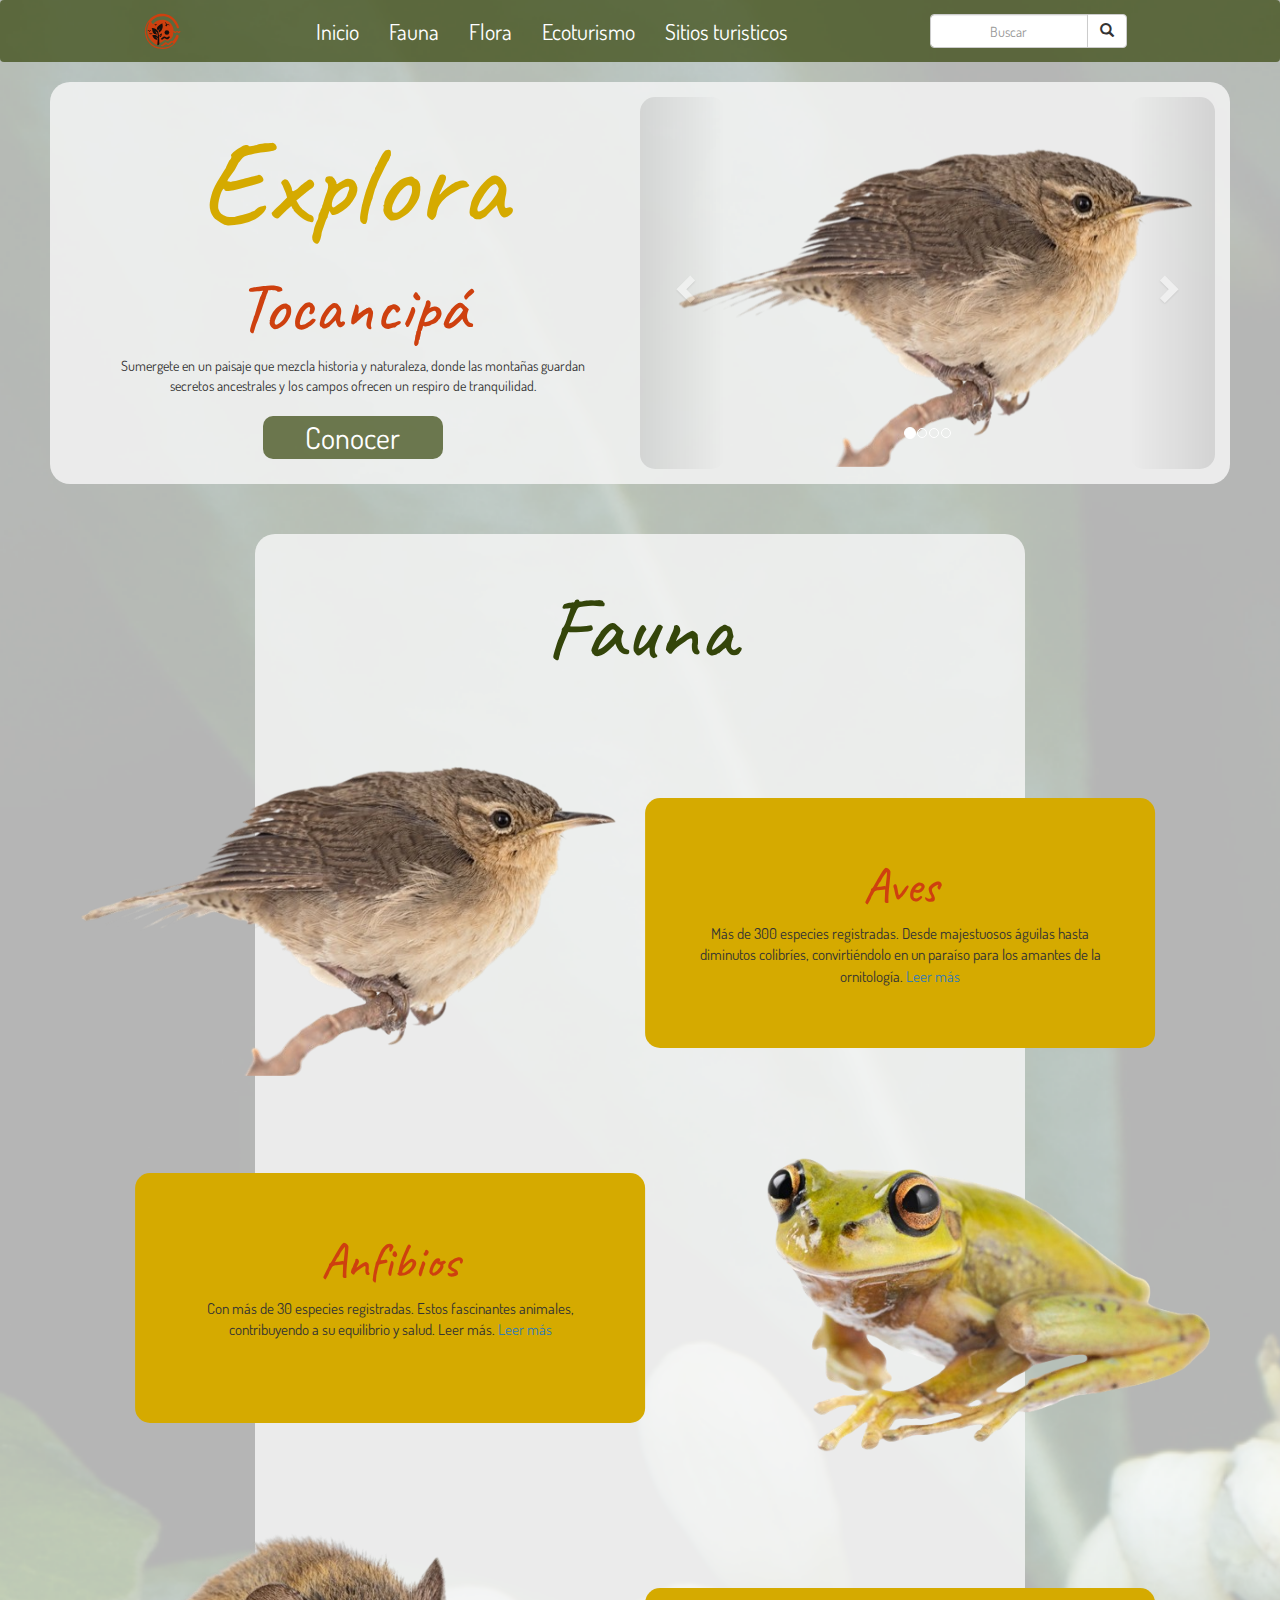
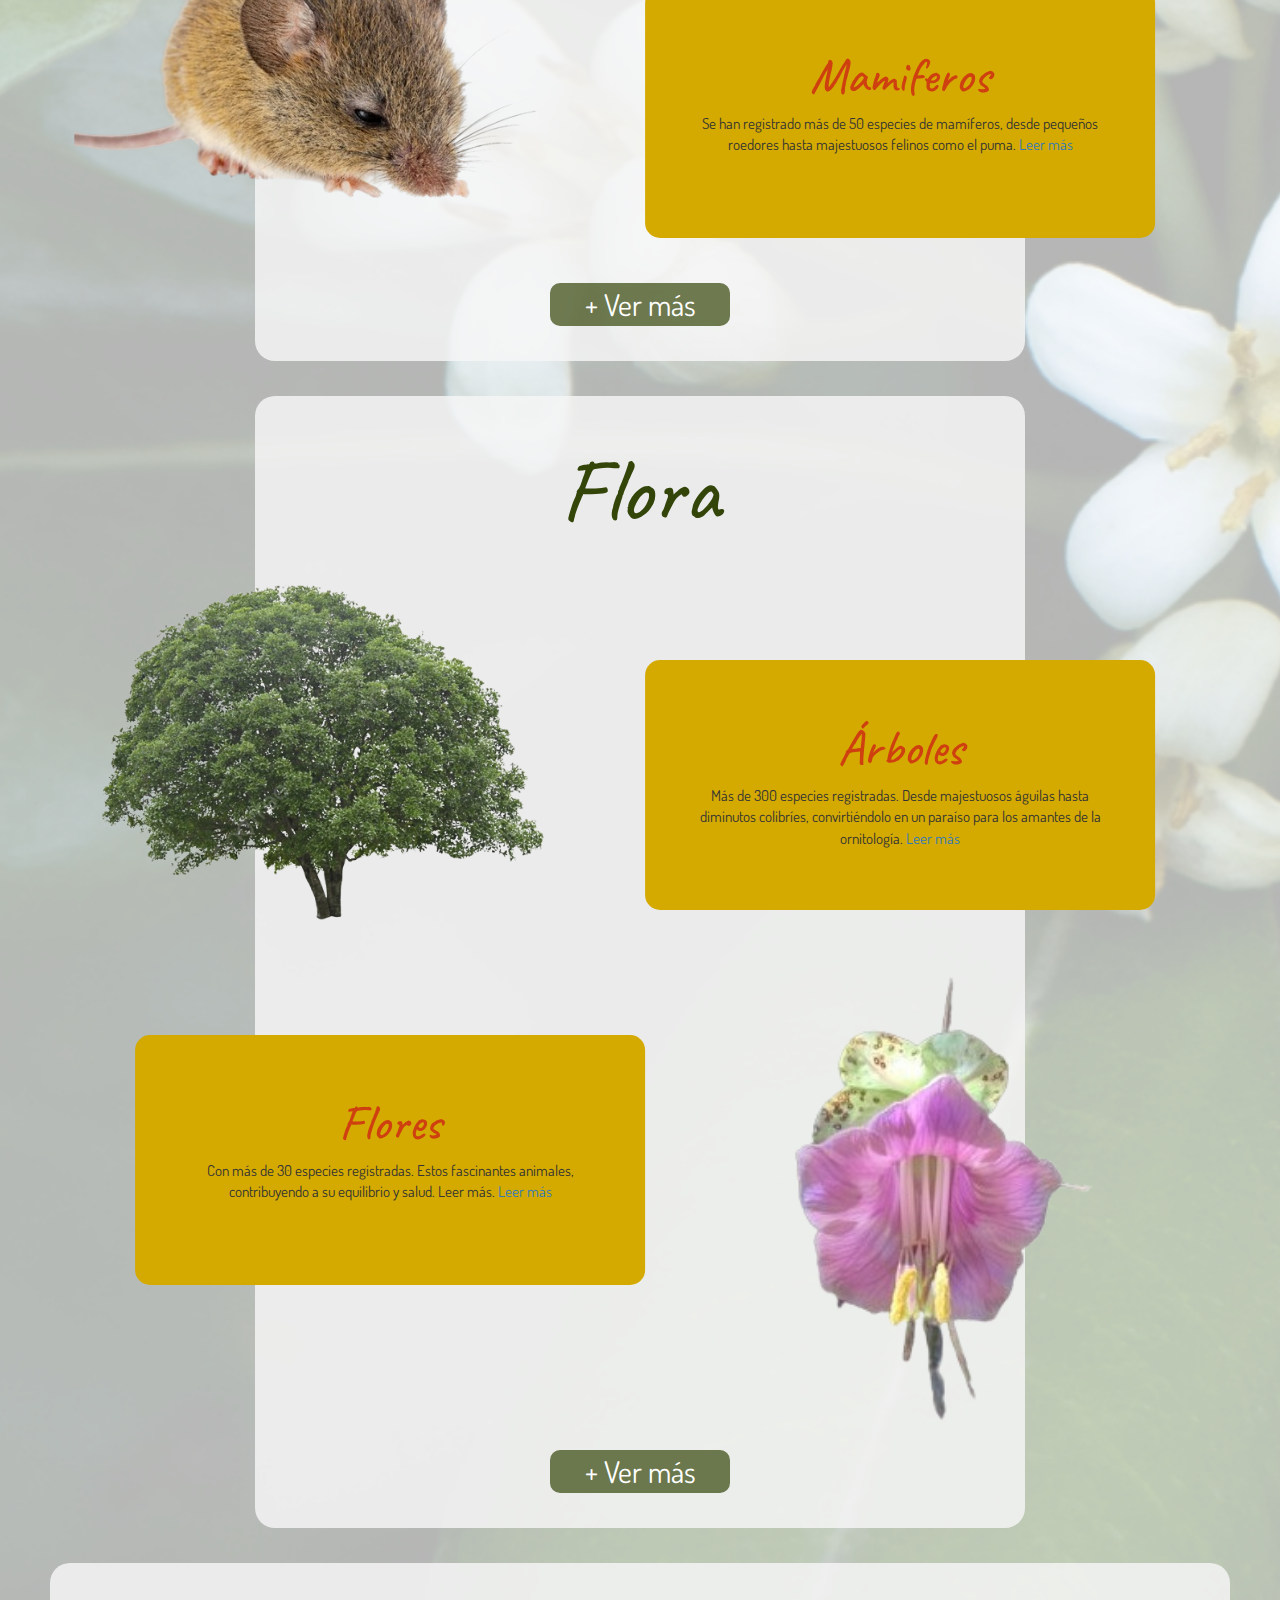
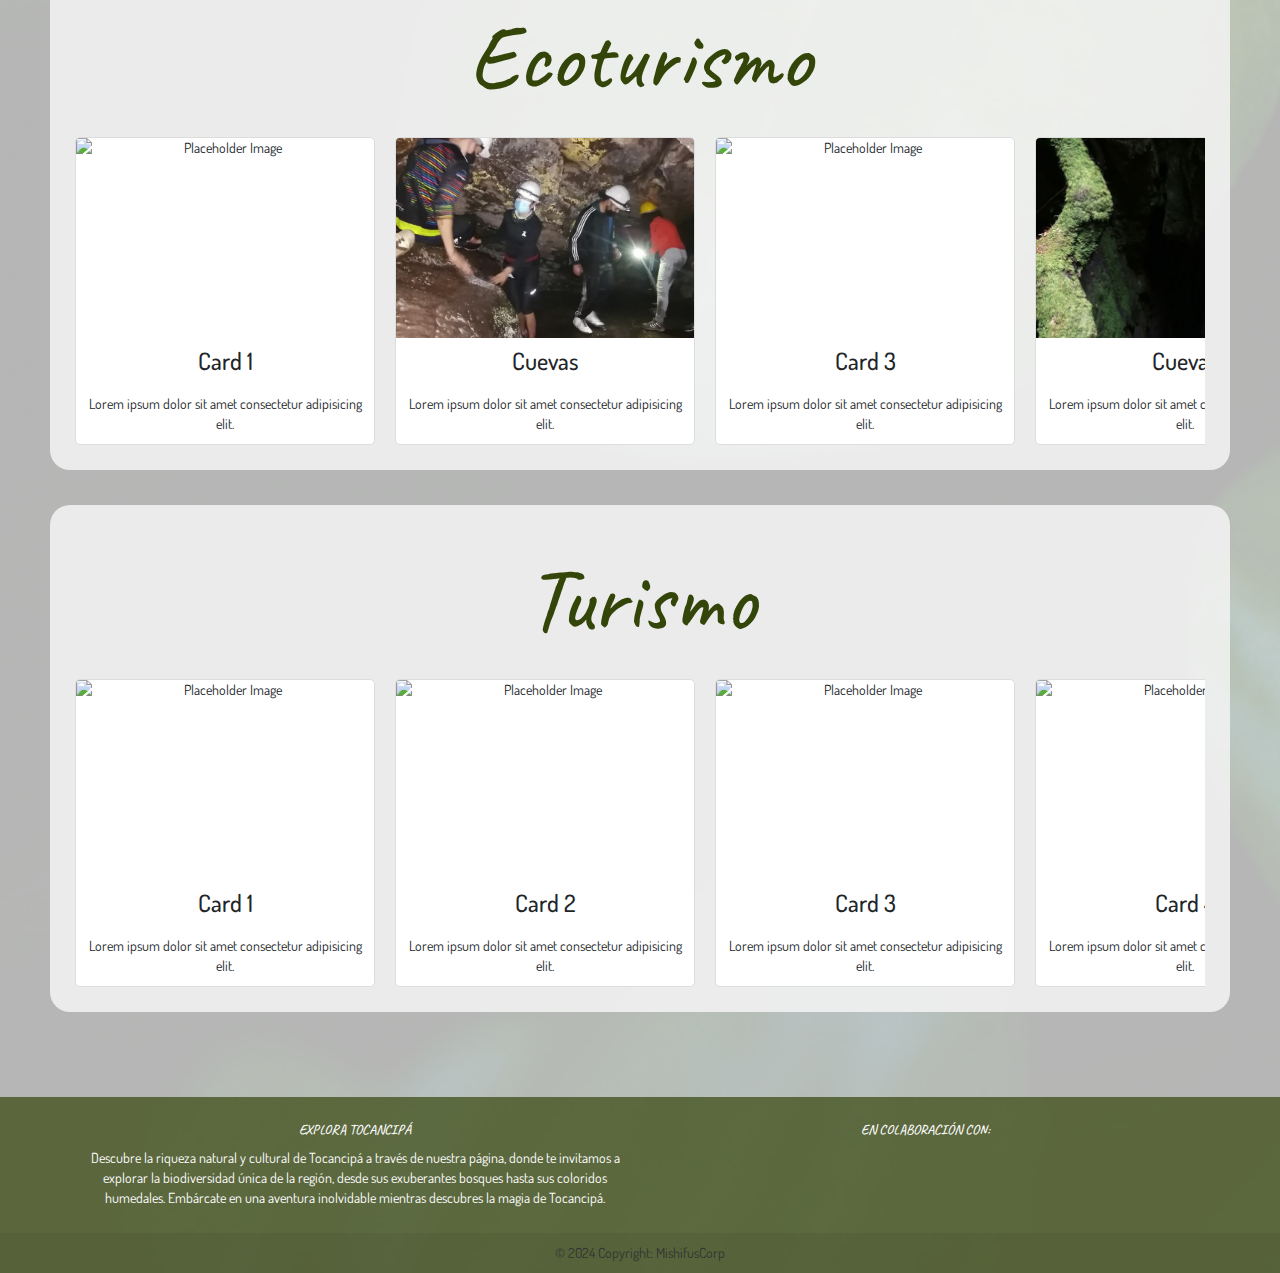
==== index.html @ d17b55e8 "Creacion de repositorio y primera version" ====
<!DOCTYPE html>
<html lang="en">
<head>
    <meta charset="UTF-8">
    <meta name="viewport" content="width=device-width, initial-scale=1.0">
    <link href="https://cdn.jsdelivr.net/npm/bootstrap@5.3.3/dist/css/bootstrap.min.css" rel="stylesheet">
    <link rel="stylesheet" href="css/estilos.css">
    <link rel="preconnect" href="https://fonts.googleapis.com">
    <link rel="preconnect" href="https://fonts.gstatic.com" crossorigin>
    <link href="https://fonts.googleapis.com/css2?family=Caveat:wght@400..700&family=Dosis:wght@200..800&family=Handlee&family=Jacquarda+Bastarda+9&display=swap" rel="stylesheet">
    <script src="https://kit.fontawesome.com/531ac7ac07.js" crossorigin="anonymous"></script>
    <!-- Latest compiled and minified CSS -->
    <link rel="stylesheet" href="https://maxcdn.bootstrapcdn.com/bootstrap/3.4.1/css/bootstrap.min.css">

    <!-- jQuery library -->
    <script src="https://ajax.googleapis.com/ajax/libs/jquery/3.7.1/jquery.min.js"></script>

    <!-- Latest compiled JavaScript -->
    <script src="https://maxcdn.bootstrapcdn.com/bootstrap/3.4.1/js/bootstrap.min.js"></script>
    <link rel="icon" type="image/png" href="img/Logotipo.svg">
    <title>Inicio</title>
</head>
<body>
    <div class="divBody">
        <header>
            <nav class="navbar navbar-expand-sm">
                <div class="container-fluid">
                    <img src="img/Logotipo.svg" alt="Logo"  width="50" height="auto" loading="lazy">
                    <ul class="navbar-nav">
                        <li class="nav-item">
                            <a class="nav-link" href="#index.html">Inicio</a>
                        </li>
                        <li class="nav-item">
                            <a class="nav-link" href="#fauna">Fauna</a>
                        </li>
                        <li class="nav-item">
                            <a class="nav-link" href="#flora">Flora</a>
                        </li>
                        <li class="nav-item">
                            <a class="nav-link" href="#ecoturismo">Ecoturismo</a>
                        </li>
                        <li class="nav-item">
                            <a class="nav-link" href="#sitiosTuristicos">Sitios turisticos</a>
                        </li>
                        </ul>
                        <form class="navbar-form navbar-left" action="/action_page.php" >
                            <div class="input-group" width="190">
                            <input type="text" class="form-control" placeholder="Buscar">
                            <div class="input-group-btn">
                                <button class="btn btn-default" type="submit">
                                <i class="glyphicon glyphicon-search"></i>
                                </button>
                            </div>
                            </div>
                        </form>
                    </div>
                    </nav>
        </header>
        <main>
            <div class="carruselDescripcion">
                <div class="descripcion">
                    <h1>Explora</h1>
                    <h2>Tocancipá</h2>
                    <p>Sumergete en un paisaje que mezcla historia y naturaleza, donde las montañas guardan secretos ancestrales y los campos ofrecen un   respiro de tranquilidad.</p>
                    <button class="btn-css">Conocer</button>

                </div>
                <div id="myCarousel" class="carousel slide" data-ride="carousel">
                    <!-- Indicators -->
                    <ol class="carousel-indicators">
                    <li data-target="#myCarousel" data-slide-to="0" class="active"></li>
                    <li data-target="#myCarousel" data-slide-to="1"></li>
                    <li data-target="#myCarousel" data-slide-to="2"></li>
                    <li data-target="#myCarousel" data-slide-to="3"></li>
                    </ol>
                
                    <!-- Wrapper for slides -->
                    <div class="carousel-inner">
                    <div class="item active">
                        <img src="img/Carrusel1.png" alt="Aves" height="120" loading="lazy">
                    </div>
                
                    <div class="item">
                        <img src="img/Carrusel2.png" alt="Anfibios" height="120" loading="lazy">
                    </div>
                
                    <div class="item">
                        <img src="img/Carrusel3.png" alt="Mamiferos" height="120" loading="lazy">
                    </div>
                    
                    <div class="item">
                        <img src="img/Carrusel4.png" alt="Mamiferos" height="120" loading="lazy">
                    </div>
                    </div>
                
                    <!-- Left and right controls -->
                    <a class="left carousel-control" href="#myCarousel" data-slide="prev">
                    <span class="glyphicon glyphicon-chevron-left"></span>
                    <span class="sr-only">Previous</span>
                    </a>
                    <a class="right carousel-control" href="#myCarousel" data-slide="next">
                    <span class="glyphicon glyphicon-chevron-right"></span>
                    <span class="sr-only">Next</span>
                    </a>
                </div>
            </div>
            <section id="fauna" class="containerFauna">
                <div class="titulo">
                    <h2>Fauna</h2>
                </div>
                <div class="containerCategoria">
                    <div class="img">
                        <img src="img/Carrusel1.png" alt="Aves">
                    </div>
                    <div class="resumen">
                        <h3>Aves</h3>
                        <span>Más de 300 especies registradas. Desde
                            majestuosos águilas hasta diminutos colibríes,
                            convirtiéndolo en un paraíso para los amantes
                            de la ornitología.</span> <a href="fauna.html">Leer más</a>
                    </div>
                </div>
                <div id="containerCategoria" class="containerCategoria">
                    <div class="img">
                        <img class="img" src="img/Carrusel2.png" alt="Anfibios">
                    </div>
                    <div class="resumen">
                        <h3>Anfibios</h3>
                        <span>Con más de 30 especies registradas. Estos
                            fascinantes animales, contribuyendo a su
                            equilibrio y salud. Leer más.</span> <a href="fauna.html">Leer más</a>
                        </div>
                </div>
                <div class="containerCategoria">
                    <img class="img" src="img/Carrusel3.png" alt="Mamiferos">
                    <div class="resumen">
                        <h3>Mamiferos</h3>
                        <span>Se han registrado más de 50 especies de
                            mamíferos, desde pequeños roedores hasta
                            majestuosos felinos como el puma.</span> <a href="fauna.html">Leer más</a>
                    </div>
                </div>
                <button type="button" class="btn-css" >+ Ver más</button>
            </section>
            <section id="flora" class="containerFlora">
                <div class="titulo">
                    <h2>Flora</h2>
                </div>
                <div class="containerCategoria">
                    <div class="img">
                        <img src="img/Flora1.png" alt="árboles">
                    </div>
                    <div class="resumen">
                        <h3>Árboles</h3>
                        <span>Más de 300 especies registradas. Desde
                            majestuosos águilas hasta diminutos colibríes,
                            convirtiéndolo en un paraíso para los amantes
                            de la ornitología.</span> <a href="flora.html">Leer más</a>
                    </div>
                </div>
                <div id="containerCategoria" class="containerCategoria">
                    <div class="img">
                        <img class="img" src="img/Flora2.png" alt="flores">
                    </div>
                    <div class="resumen">
                        <h3>Flores</h3>
                        <span>Con más de 30 especies registradas. Estos
                            fascinantes animales, contribuyendo a su
                            equilibrio y salud. Leer más.</span> <a href="flora.html">Leer más</a>
                        </div>
                </div>
                <button type="button" class="btn-css" >+ Ver más</button>
            </section>
            <section id="ecoturismo" class="containerEcoturismo">
                <div class="titulo">
                    <h2>Ecoturismo</h2>
                </div>
                <div class="containerCarrusel">
                    <div class="slider-container">
                        <div class="slider">
                            <div class="card">
                                <img src="https://via.placeholder.com/300" alt="Placeholder Image">
                                <h3>Card 1</h3>
                                <p>Lorem ipsum dolor sit amet consectetur adipisicing elit.</p>
                            </div>
                            <div class="card">
                                <img src="img/Cuevas1.jpeg" alt="Placeholder Image">
                                <h3>Cuevas</h3>
                                <p>Lorem ipsum dolor sit amet consectetur adipisicing elit.</p>
                            </div>
                            <div class="card">
                                <img src="https://via.placeholder.com/300" alt="Placeholder Image">
                                <h3>Card 3</h3>
                                <p>Lorem ipsum dolor sit amet consectetur adipisicing elit.</p>
                            </div>
                            <div class="card">
                                <img src="img/Cuevas2.jpeg" alt="Placeholder Image">
                                <h3>Cuevas</h3>
                                <p>Lorem ipsum dolor sit amet consectetur adipisicing elit.</p>
                            </div>
                            <div class="card">
                                <img src="https://via.placeholder.com/300" alt="Placeholder Image">
                                <h3>Card 5</h3>
                                <p>Lorem ipsum dolor sit amet consectetur adipisicing elit.</p>
                            </div>
                            <div class="card">
                                <img src="img/Cuevas3.jpeg" alt="Placeholder Image">
                                <h3>Cuevas</h3>
                                <p>Lorem ipsum dolor sit amet consectetur adipisicing elit.</p>
                            </div>
                            <div class="card">
                                <img src="https://via.placeholder.com/300" alt="Placeholder Image">
                                <h3>Card 7</h3>
                                <p>Lorem ipsum dolor sit amet consectetur adipisicing elit.</p>
                            </div>
                        </div>
                    </div>
                </div>
            </section>
            <section id="turismo" class="containerTurismo">
                <div class="titulo">
                    <h2>Turismo</h2>
                </div>
                <div class="containerCarrusel">
                    <div class="slider-container">
                        <div class="slider">
                            <div class="card">
                                <img src="https://via.placeholder.com/300" alt="Placeholder Image">
                                <h3>Card 1</h3>
                                <p>Lorem ipsum dolor sit amet consectetur adipisicing elit.</p>
                            </div>
                            <div class="card">
                                <img src="https://via.placeholder.com/300" alt="Placeholder Image">
                                <h3>Card 2</h3>
                                <p>Lorem ipsum dolor sit amet consectetur adipisicing elit.</p>
                            </div>
                            <div class="card">
                                <img src="https://via.placeholder.com/300" alt="Placeholder Image">
                                <h3>Card 3</h3>
                                <p>Lorem ipsum dolor sit amet consectetur adipisicing elit.</p>
                            </div>
                            <div class="card">
                                <img src="https://via.placeholder.com/300" alt="Placeholder Image">
                                <h3>Card 4</h3>
                                <p>Lorem ipsum dolor sit amet consectetur adipisicing elit.</p>
                            </div>
                            <div class="card">
                                <img src="https://via.placeholder.com/300" alt="Placeholder Image">
                                <h3>Card 5</h3>
                                <p>Lorem ipsum dolor sit amet consectetur adipisicing elit.</p>
                            </div>
                            <div class="card">
                                <img src="https://via.placeholder.com/300" alt="Placeholder Image">
                                <h3>Card 6</h3>
                                <p>Lorem ipsum dolor sit amet consectetur adipisicing elit.</p>
                            </div>
                            <div class="card">
                                <img src="https://via.placeholder.com/300" alt="Placeholder Image">
                                <h3>Card 7</h3>
                                <p>Lorem ipsum dolor sit amet consectetur adipisicing elit.</p>
                            </div>
                        </div>
                    </div>
                </div>
            </section>
        </main>
        <footer class="text-center text-lg-start"  style="background-color: rgba(52, 69, 10, 0.7);">
            <!-- Grid container -->
            <div class="container p-4">
            <!--Grid row-->
            <div class="row">
                <!--Grid column-->
            <div class="col-lg-6 col-md-12 mb-4 mb-md-0">
                <h5 class="text-uppercase">Explora Tocancipá</h5>
        
                <p>
                    Descubre la riqueza natural y cultural de Tocancipá a través de nuestra página, donde te invitamos a explorar la biodiversidad única de la región, desde sus exuberantes bosques hasta sus coloridos humedales. Embárcate en una aventura inolvidable mientras descubres la magia de Tocancipá.
                </p>
            </div>
            <!--Grid column-->
        
            <!--Grid column-->
            <div class="col-lg-6 col-md-12 mb-4 mb-md-0">
                <h5 class="text-uppercase">En colaboración con:</h5>
    
            </div>
            <!--Grid column-->
            </div>
            <!--Grid row-->
        </div>
        <!-- Grid container -->
        
        <!-- Copyright -->
        <div class="text-center p-3" style="background-color: rgba(0, 0, 0, 0.05);">
            © 2024 Copyright: MishifusCorp 
        </div>
        <!-- Copyright -->
        </footer>
    </div>
</body>
</html>
---- css/estilos.css ----
@import url('https://fonts.googleapis.com/css2?family=Caveat:wght@400..700&family=Dosis:wght@200..800&family=Handlee&family=Jacquarda+Bastarda+9&display=swap');

body{
    background-image:url('/img/1.png');
    background-size: cover;
    background-color: rgba(255, 255, 255, 0.43);
    user-select: none;
}
*{
    text-align: center;
    margin: 0;
    padding: 0;
    font-family: 'Dosis';
}
.navbar{
    background-color: rgba(52, 69, 10, 0.7);
    width: 100%;
    position: fixed; /* Fija el navbar en la parte superior */
    top: 0; /* Coloca el navbar en la parte superior de la pantalla */
    left: 0;
    z-index: 1000;
}
.navbar-nav {
    display: flex;
    gap: 20px; /* Espacio entre elementos de la lista */
}
.navbar-expand-sm .navbar-nav .nav-link{
    color:white;
    font-size: 2.2rem;
    font-family: 'Dosis';
}
.navbar-expand-sm .navbar-nav .nav-link:hover{
    background-color:white;
    color:rgba(52, 69, 10, 0.7);
    font-size: 2.2rem;
    font-family: 'Dosis';
    border-radius: 10px;

}

/*------------------------------------------Encabezado------------------------------------------*/
.carruselDescripcion{
    display: grid;
    grid-template-columns: 50% 50%;
    background: #f5f5f5d4;
    border-radius: 20px;
    margin: 50px;
    padding: 15px;
    margin-top: 10px;
}

.descripcion{
    display: flex;
    flex-direction: column;
    align-items: center;
    text-align: center;

}
.descripcion  h1{
    font-family:'Caveat' ;
    font-size: 12rem;
    color: #D5AA00;
    margin-bottom: 0;
}
.descripcion h2{
    font-family: 'Caveat';
    font-size: 7rem;
    color: #CE400F;
}
.descripcion p{
    margin-left: 45px;
    margin-right: 45px;
    display: flex;
    justify-content: center;
}
#myCarousel img{
    height: 370px;

}
.carousel-control.right,
.carousel-control.left {
    opacity: .2;
    border-radius: 15px;
}
.carousel-indicator  li{
    border: 2px solid black;
}
.carousel-indicators .active {
    background-color: black;
}
/*--------------------------------------------Main------------------------------------------*/
.containerFauna,
.containerFlora{
    background: #f5f5f5d4;
    border-radius: 20px;
    margin-left: 255px;
    margin-right: 255px;
    padding: 25px;
}
.containerEcoturismo,
.containerTurismo{
    background: #f5f5f5d4;
    border-radius: 20px;
    margin-left: 50px;
    margin-right: 50px;
    padding: 25px;
}
.containerFlora,
.containerEcoturismo,
.containerTurismo{
    margin-top: 35px;
}
.containerFauna h2,
.containerFlora h2,
.containerEcoturismo h2,
.containerTurismo h2{
    font-family:'Caveat' ;
    font-size: 9rem;
    color: #34450A;
}
.containerCategoria{
    display: grid;
    grid-template-columns: 50% 50%;
    padding-top: 35px;
}
.containerCategoria .resumen h3{
    font-size: 5rem;
    margin-top: 10;
}
/*Par primero resumen luego imagen*/
.containerCategoria:nth-child(odd) img{
    height: 360px;
    transform: translate(90%,-2%);
}
.containerFlora .containerCategoria:nth-child(odd) img{
    height: 460px;
    transform: translate(150%,-2%);
}
.containerCategoria:nth-child(odd) .resumen{
    background-color: #d5aa00;
    padding: 40px;
    border-radius: 15px;
    margin-top: 25px ;
    width: 510px;
    height: 250px;
    transform: translate(-99%,12%);
    font-size: 1.5rem;
}
/*Impar primer imagen luego resumen*/
.containerCategoria:nth-child(even) img{
    height: 360px;
    transform: translate(-40%,-2%); 
}
.containerCategoria:nth-child(even) .resumen{
    background-color: #d5aa00;
    padding: 40px;
    border-radius: 15px;
    margin-top: 25px ;
    width: 510px;
    height: 250px;
    transform: translate(1%,20%);
    font-size: 1.5rem;
}
.resumen h3{
    font-family:'Caveat' ;
    font-size: 3rem;
    color: #CE400F;
}
.containerEcoturismo .containerCarrusel{
    width: 100%;
}
.slider-container {
    padding-top: 20px;
    width: 100%;
    overflow: hidden;
}

.slider {
    display: flex;
    transition: transform 0.5s ease-in-out;
}

.card {
    flex: 0 0 300px;
    margin-right: 20px;
    border: 1px solid #ddd;
    border-radius: 5px;
    overflow: hidden;
}

.card img {
    width: 100%;
    height: 200px;
    object-fit: cover;
}

.card h3,
.card p {
    padding: 10px;
    margin: 0;
}

/* Slider functionality */
@keyframes slide {
    0% { transform: translateX(0); }
    100% { transform: translateX(-100%); }
}

.slider {
    animation: slide 50s infinite;
}
.containerTurismo .slider{
    animation: slide 50s linear infinite reverse;
}
.slider:hover {
    animation-play-state: paused;
}

.btn-css{
    background-color: rgba(52, 69, 10, 0.7);
    color: white;
    font-size: 3rem;
    font-family: 'Dosis';
    border-radius: 10px;
    width: 180px;
    height: auto;
    margin: 10px;
    border: 0px solid rgba(52, 69, 10, 0.53) ;
}
.btn-css:hover{
    background-color:white;
    color:rgba(52, 69, 10, 0.7);
    font-size: 3rem;
    font-family: 'Dosis';
    border-radius: 10px;
    width: 180px;
}
/*------------------------------------------Encabezado------------------------------------------*/
footer{
    margin-top: 85px;
}
footer h5{
    font-family:'Caveat' ;
    color: white;
}
footer p{
    color: white;
}
footer text-center{
    font-family: 'Jacquarda Bastarda 9';
    color: white;
}
/*--------------------media queries------------------------------------------------------------------------------------*/
/*media query para ordenar primero el carrusel y luego descripcion*/
/*media query para el carrusel*/
@media (max-width: 840px) {
    .carruselDescripcion{
        display: grid;
        grid-template-columns: 100%;
        background: #f5f5f5d4;
        border-radius: 20px;
        margin: 50px;
        padding: 15px;
        
    }
    .carrusel{
        order:1 ;
    }
    .descripcion{
        order: 2;
    }
    .containerFauna,
    .containerFlora{
        margin-left: 50px;
        margin-right: 50px;
    }
    .containerCategoria{
        display: grid;
        grid-template-columns: 100%;
        padding-top: 35px;
    }
    .containerFauna{
        margin-left: 50px;
        margin-right: 50px;
    }
    .containerCategoria:nth-child(odd) .resumen,
    .containerCategoria:nth-child(even) .resumen{
        order: 2;
        transform: translate(10%,-20%);
        height: 180px;
        padding: 15px;
    }
    .containerCategoria:nth-child(odd) img,
    .containerCategoria:nth-child(even) img,
    .containerFlora .containerCategoria:nth-child(odd) img{
        transform: translate(0%,-10%); 
    }

}
/*realizar los mismo media query para un tamaño de pantalla de 390*/
@media (max-width: 390px) {
    .carruselDescripcion {
        margin:10px;
    }
    .carrusel img{
        height: 300px;
    }
    .descripcion{
        order: 2;
    }
    .descripcion h1{
        font-size: 5rem;
    }
    .descripcion h2{
        font-size: 3rem;
    }
    .descripcion p{
        font-size: 1rem;
    }

    .containerFauna,
    .containerFlora{
        margin-left: 10px;
        margin-right: 10px;
    }
    .containerFauna,
    .containerFlora h2{
        font-size: 3rem;
    }
    .containerCategoria:nth-child(odd) .resumen,
    .containerCategoria:nth-child(even) .resumen{
        transform: translate(0%,-10%);
        width: 250px;
        height: auto;
        font-size: 1rem;
    }
    .containerCategoria:nth-child(odd) img,
    .containerCategoria:nth-child(even) img,
    .containerFlora .containerCategoria:nth-child(odd) img{
        height: 250px;
        transform: translate(-10%,-10%); 
    }

}
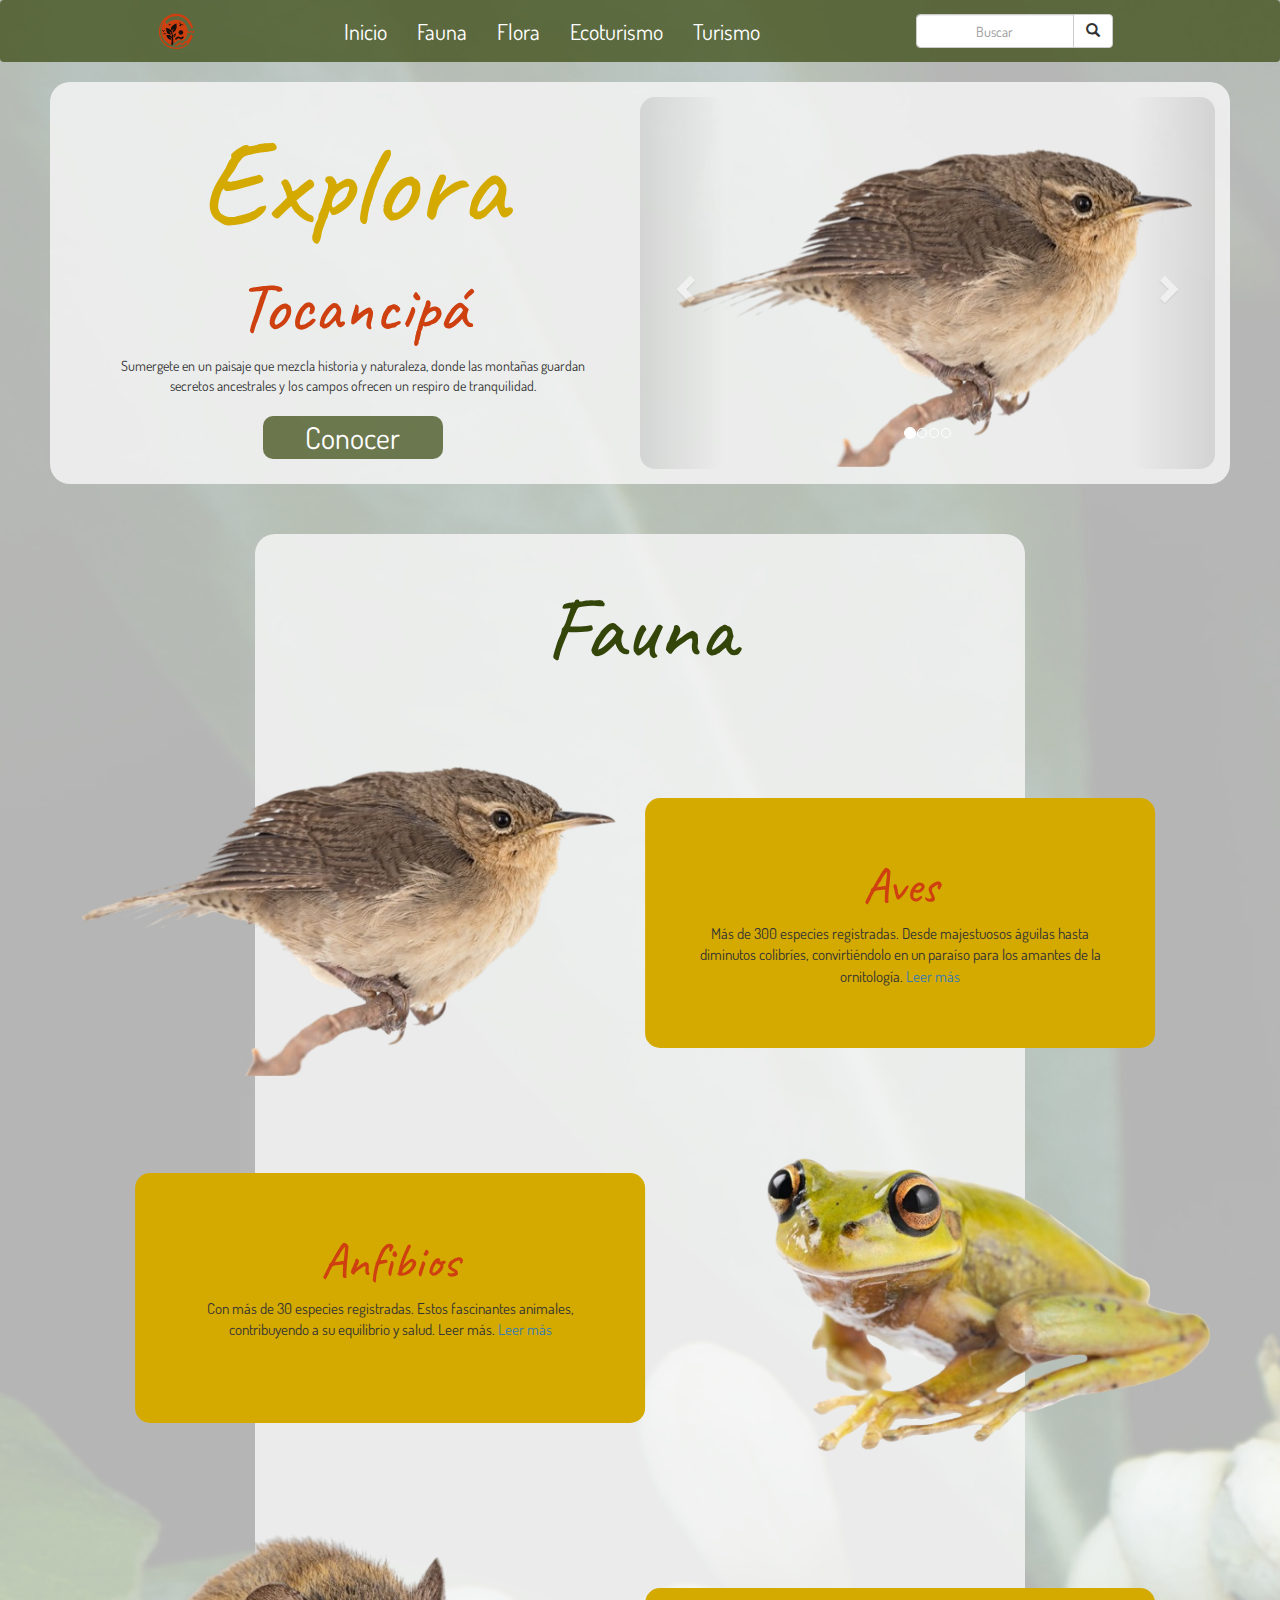
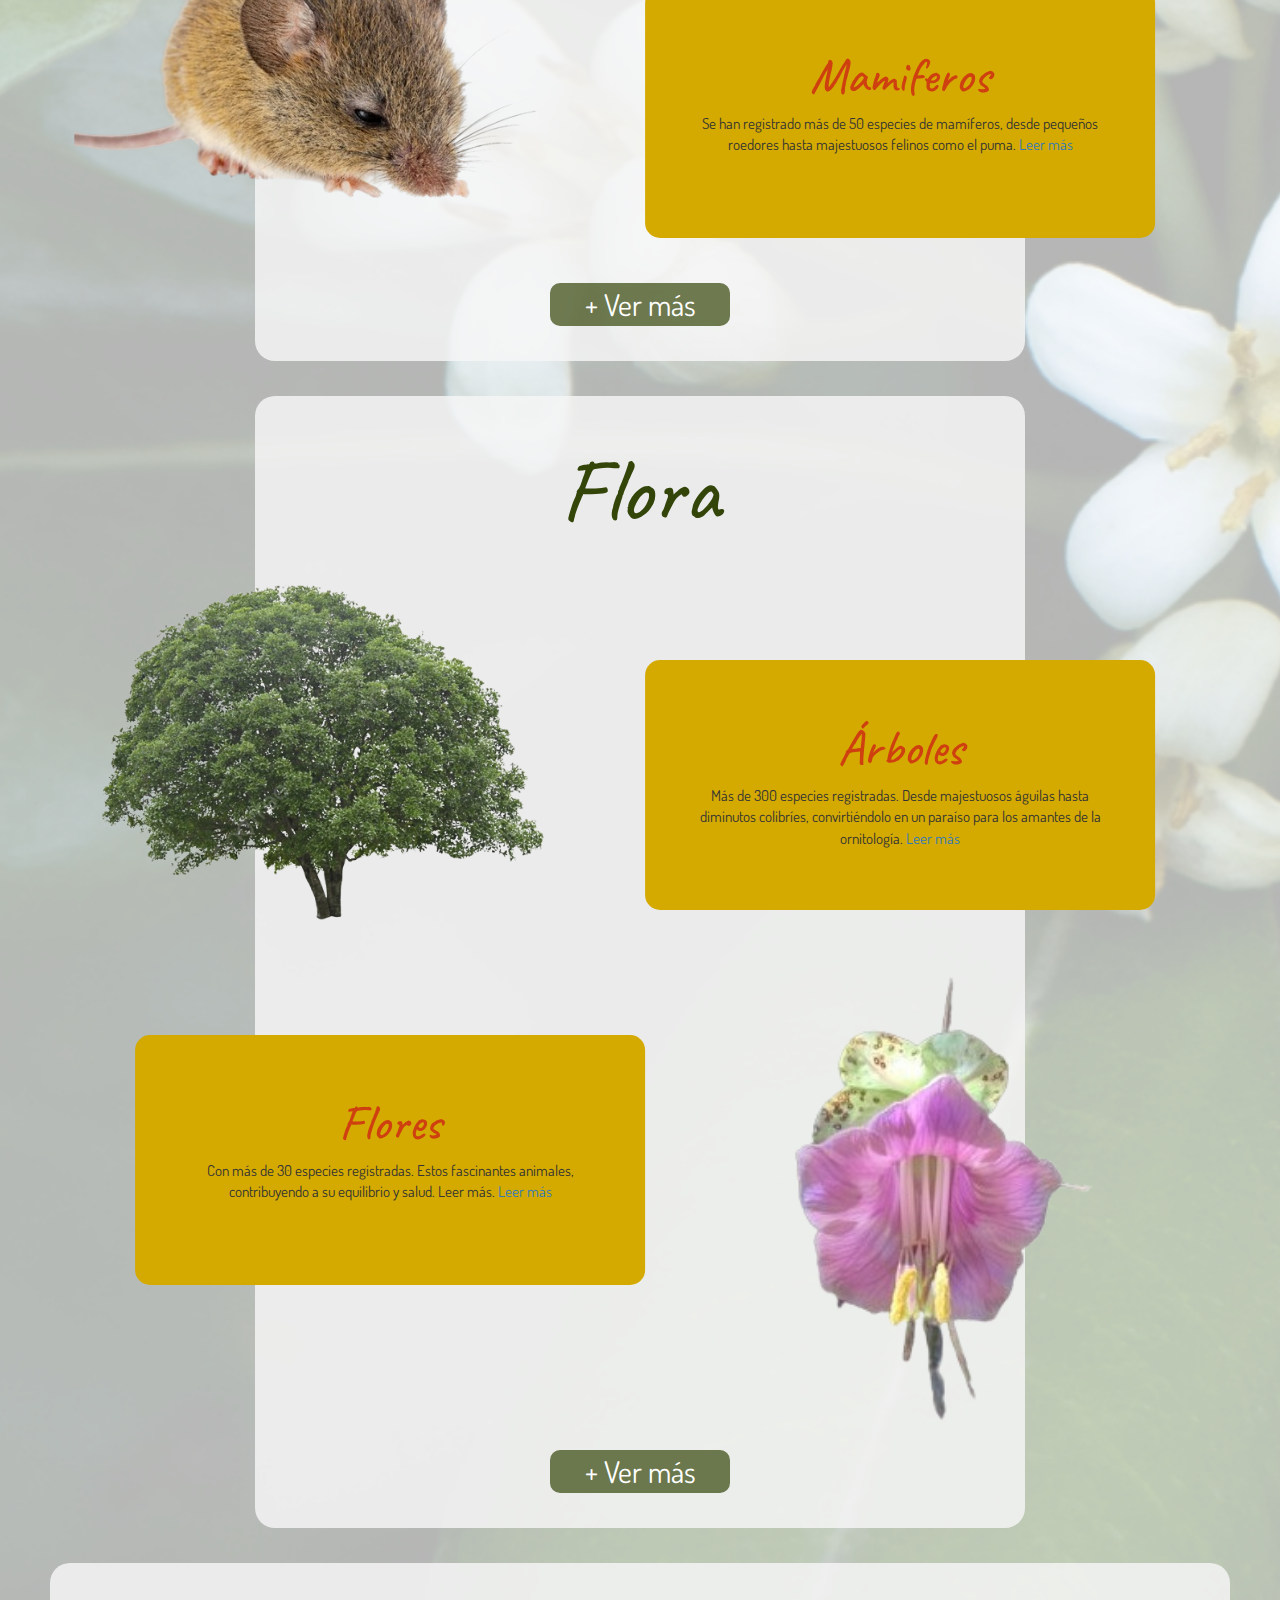
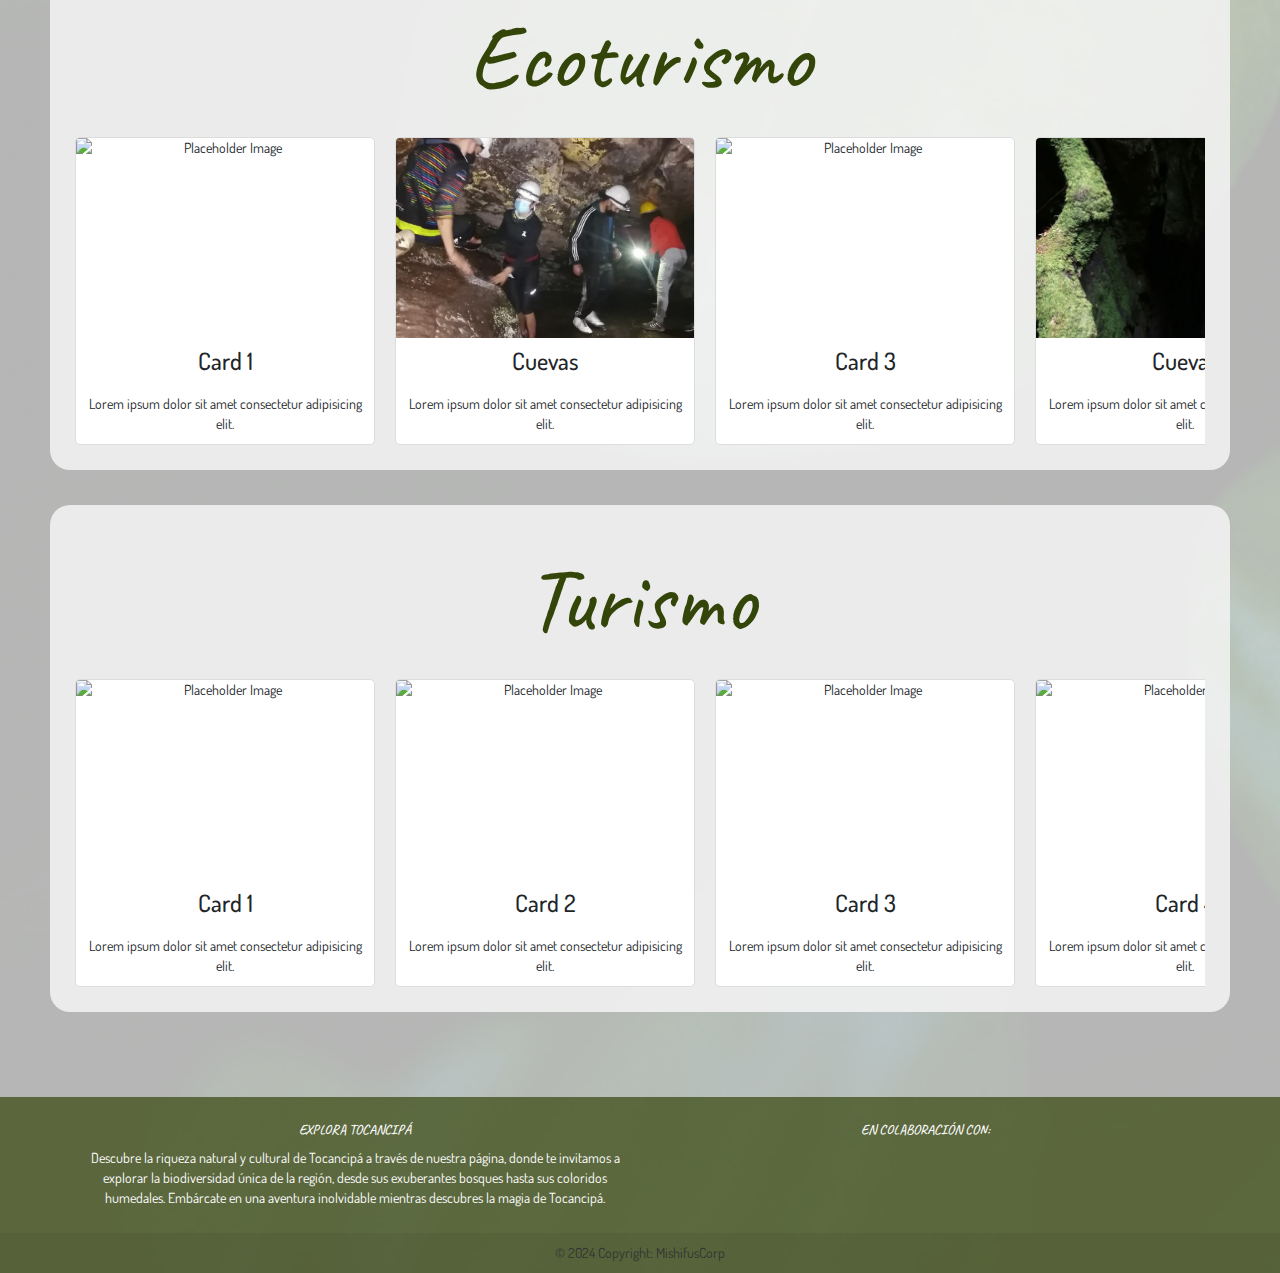
==== commit 88b96aa4: "Version 1" ====
--- a/index.html
+++ b/index.html
@@ -40,7 +40,7 @@
                             <a class="nav-link" href="#ecoturismo">Ecoturismo</a>
                         </li>
                         <li class="nav-item">
-                            <a class="nav-link" href="#sitiosTuristicos">Sitios turisticos</a>
+                            <a class="nav-link" href="#turismo">Turismo</a>
                         </li>
                         </ul>
                         <form class="navbar-form navbar-left" action="/action_page.php" >
@@ -140,7 +140,7 @@
                             majestuosos felinos como el puma.</span> <a href="fauna.html">Leer más</a>
                     </div>
                 </div>
-                <button type="button" class="btn-css" >+ Ver más</button>
+                <button type="button" class="btn-css"><a class="btn-a" href="fauna.html">+ Ver más</a></button>
             </section>
             <section id="flora" class="containerFlora">
                 <div class="titulo">
@@ -169,7 +169,7 @@
                             equilibrio y salud. Leer más.</span> <a href="flora.html">Leer más</a>
                         </div>
                 </div>
-                <button type="button" class="btn-css" >+ Ver más</button>
+                <button type="button" class="btn-css"><a class="btn-a" href="flora.html">+ Ver más</a></button>
             </section>
             <section id="ecoturismo" class="containerEcoturismo">
                 <div class="titulo">
--- a/css/estilos.css
+++ b/css/estilos.css
@@ -228,6 +228,11 @@
     margin: 10px;
     border: 0px solid rgba(52, 69, 10, 0.53) ;
 }
+.btn-css a{
+    text-decoration: none;
+    color: inherit;
+}
+
 .btn-css:hover{
     background-color:white;
     color:rgba(52, 69, 10, 0.7);
@@ -235,6 +240,7 @@
     font-family: 'Dosis';
     border-radius: 10px;
     width: 180px;
+
 }
 /*------------------------------------------Encabezado------------------------------------------*/
 footer{
